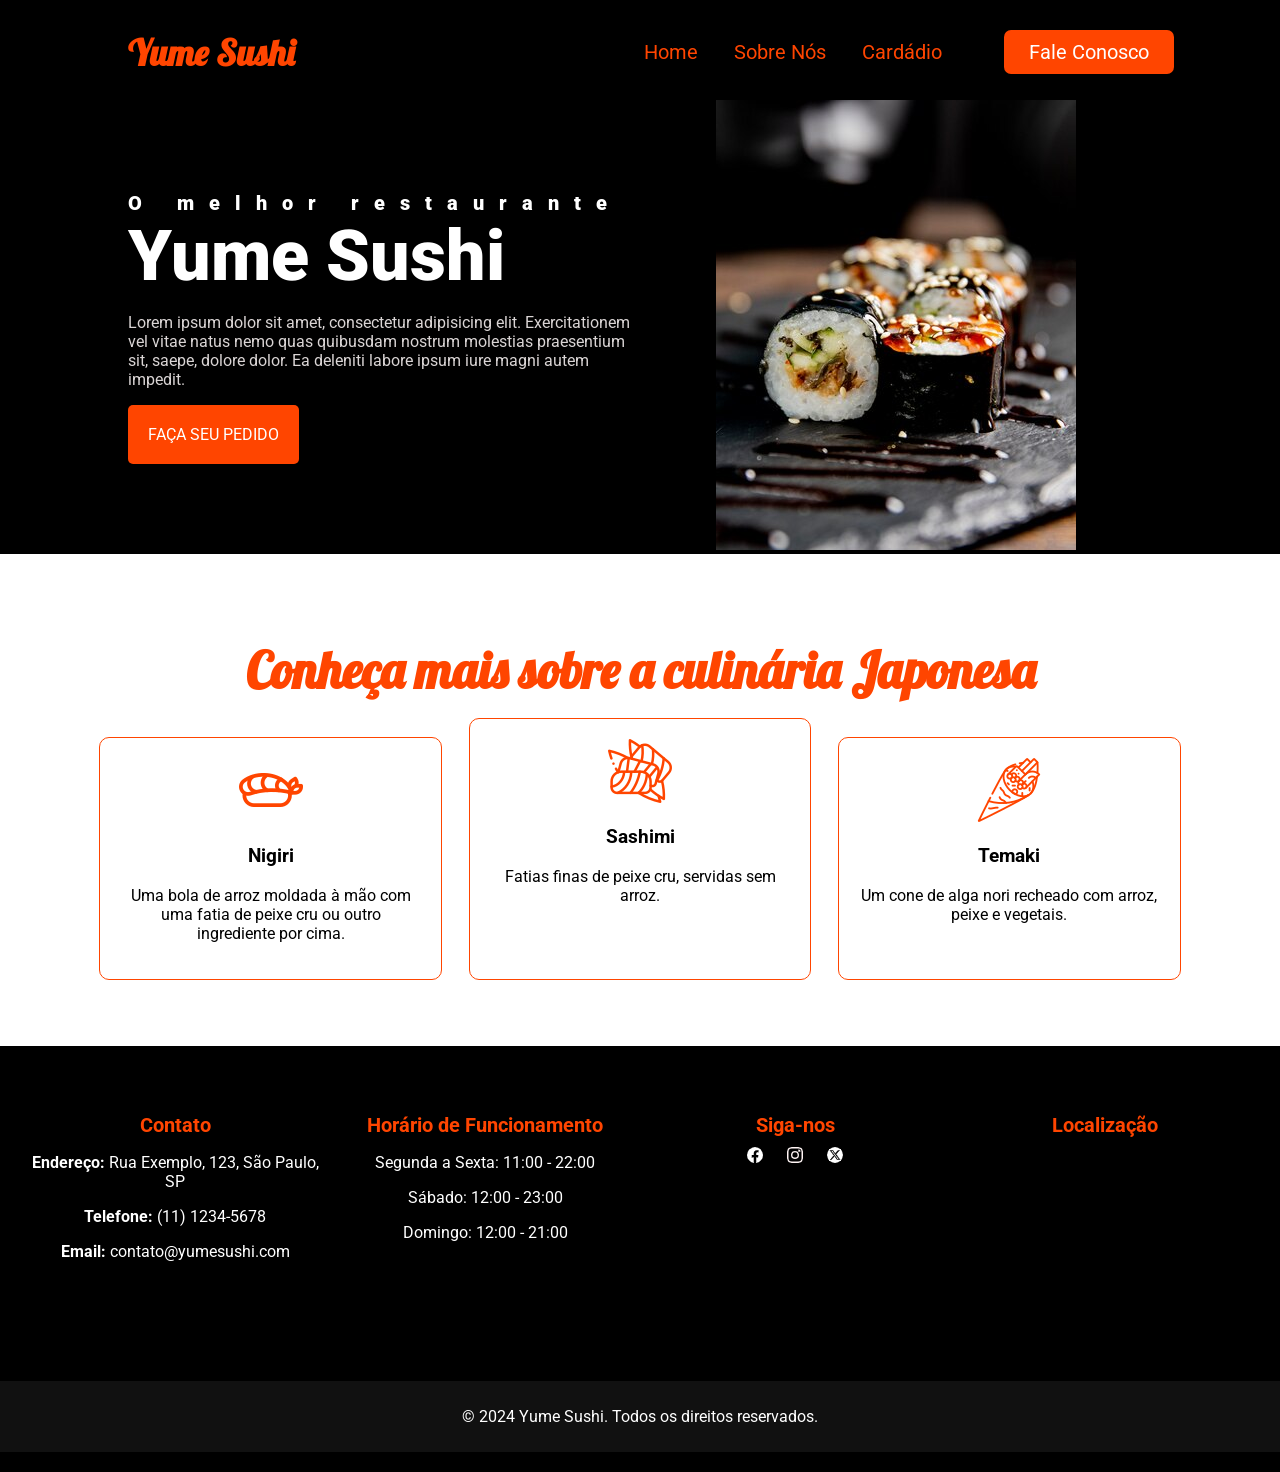
==== index.html @ a81bedb5 "Move o site para a raiz e adiciona README Tira os arquivos da pasta yumi-main para a raiz (permite u" ====
<!DOCTYPE html>
<html lang="pt-br">
<head>
    
    <meta charset="UTF-8">
    <meta name="viewport" content="width=device-width, initial-scale=1.0">
    <link rel="stylesheet" href="style.css">    
    <title>Yume Sushi</title>
</head>
<body>
    <nav class="navbar">
        <div class="logo">
            <h1>Yume Sushi</h1>
        </div>
        <div class="menu">
            <a href="index.html">Home</a>
            <a href="sobre-nos.html">Sobre Nós</a>
            <a href="cardapio.html">Cardádio</a>
            <a id="botao" href="fale-conosco.html">Fale Conosco</a>
        </div>
    </nav>
    <header>
        <div class="linha-cabecalho">
            <h2 style="letter-spacing: 15px;">O melhor restaurante</h2>
            <h2 style="font-size: 70px;">Yume Sushi</h2>
            <p>Lorem ipsum dolor sit amet, consectetur adipisicing elit. Exercitationem vel vitae natus nemo quas quibusdam nostrum molestias praesentium sit, saepe, dolore dolor. Ea deleniti labore ipsum iure magni autem impedit.</p>
            <a href="cardapio.html" class="botao-contato">Faça seu pedido</a>
        </div>
        <div class="imgcabecalho">
            <img style="max-width: 100%;" src="img/sushi-capa.jpg">
        </div>
    </header>
    <div class="info">
        <h2>Conheça mais sobre a culinária Japonesa</h2>
        <div class="culinaria">
            <div class="card">
                <img src="img/nigiri.png" >
                <div class="card-text">
                    <h3>Nigiri</h3>
                    <p>Uma bola de arroz moldada à mão com uma fatia de peixe cru ou outro ingrediente por cima.</p>
                </div>  
                <div class="texto-oculto">
                    <p>O nigiri é um tipo de sushi composto por uma pequena porção de arroz moldado à mão com uma fatia de peixe cru ou frutos do mar por cima. É frequentemente servido com um toque de wasabi entre o arroz e o peixe. O nigiri destaca-se pela sua simplicidade e frescor, valorizando a qualidade dos ingredientes.</p>
                </div>   
            </div>
            <div class="card">
                <img src="img/sashimi.png" alt="">
                <div class="card-text">
                    <h3>Sashimi</h3> 
                    <p>Fatias finas de peixe cru, servidas sem arroz.<br><br><br></p> 
                </div>
                <div class="texto-oculto">
                    <p>O sashimi consiste em fatias finas de peixe cru, servidas sem arroz, destacando a pureza e frescor dos ingredientes. É frequentemente acompanhado de molho de soja, wasabi e gengibre em conserva. O sashimi é apreciado pela sua simplicidade e sabor delicado.<br><br><br></p> 
                </div>       
            </div>
            <div class="card">
                <img src="img/temaki.png" alt="">
                <div class="card-text">
                    <h3>Temaki</h3>
                    <p>Um cone de alga nori recheado com arroz, peixe e vegetais.<br><br></p>
                </div> 
                <div class="texto-oculto">
                    <p>O temaki é um tipo de sushi em formato de cone, feito com uma folha de alga nori preenchida com arroz, peixe cru, frutos do mar e vegetais. É geralmente comido com as mãos, oferecendo uma experiência prática e saborosa. O temaki é conhecido por sua apresentação única e variedade de recheios, tornando-o popular entre os amantes de sushi<br><br></p>
                </div>    
            </div>
        </div>
    </div>
    <footer>
        <div class="footer-content">            
            <div class="footer-section contact">
                <h2>Contato</h2>
                <p><strong>Endereço:</strong> Rua Exemplo, 123, São Paulo, SP</p>
                <p><strong>Telefone:</strong> (11) 1234-5678</p>
                <p><strong>Email:</strong> contato@yumesushi.com</p>
            </div>
            <div class="footer-section hours">
                <h2>Horário de Funcionamento</h2>
                <p>Segunda a Sexta: 11:00 - 22:00</p>
                <p>Sábado: 12:00 - 23:00</p>
                <p>Domingo: 12:00 - 21:00</p>
            </div>
            <div class="footer-section social">
                <h2>Siga-nos</h2>
                <a href="#"><img src="img/footer/facebook.png" alt="Facebook"></a>
                <a href="#"><img src="img/footer/instagram.png" alt="Instagram"></a>
                <a href="#"><img src="img/footer/twitter.png" alt="Twitter"></a>
            </div>
            <div class="footer-section map">
                <h2>Localização</h2>
                <iframe src="https://www.google.com/maps/embed?pb=!1m18!1m12!1m3!1d111483.90318853714!2d-51.34359598159793!3d-29.168444713106197!2m3!1f0!2f0!3f0!3m2!1i1024!2i768!4f13.1!3m3!1m2!1s0x951ea3200efac6ed%3A0x7cd369232232c419!2sSenac%20Caxias%20do%20Sul!5e0!3m2!1spt-BR!2sbr!4v1722380910315!5m2!1spt-BR!2sbr" width="300" height="200" style="border:0;" allowfullscreen="" loading="lazy" referrerpolicy="no-referrer-when-downgrade"></iframe>
            </div>
        </div>
        <div class="footer-bottom">
            <p>&copy; 2024 Yume Sushi. Todos os direitos reservados.</p>
        </div>
    </footer>  
</body>
</html>
---- style.css ----
@import url('https://fonts.googleapis.com/css2?family=Lobster&family=Playwrite+DK+Loopet:wght@100..400&display=swap');
@import url('https://fonts.googleapis.com/css2?family=Lobster&family=Playwrite+DK+Loopet:wght@100..400&family=Roboto:ital,wght@0,100;0,300;0,400;0,500;0,700;0,900;1,100;1,300;1,400;1,500;1,700;1,900&display=swap');
@import url('https://fonts.googleapis.com/css2?family=Noto+Sans+JP:wght@100..900&family=Noto+Serif+JP:wght@200..900&display=swap');
*{
    box-sizing: border-box;
}

body{
    margin: 0;
    font-family: "Roboto", sans-serif;   
}
.navbar{
    display: flex;
    flex-flow: row wrap;
    height: 100px;
    justify-content: center;
    align-items: center;
    background:black;
    position: fixed;
    width: 100%

}
.logo{
    flex: 20%;    
    text-align: left;
    font-family: "Lobster", sans-serif;
    color: 	#FF4500;
    font-size: 24px;
    margin-left:10%;
}
.menu{
    flex:70%;
    text-align: right;
    padding: 20px;
}
.menu a{
    color: 	#FF4500;
    text-decoration: none;
    font-size: 20px;
    padding: 20px 16px;
}
.menu a:hover{
    color: white;
    border-top: 4px solid white;
}
#botao{
    background: #FF4500;
    padding: 10px 25px;
    color: white;
    border-radius: 7px;
    margin-right: 10%;
    margin-left: 5%;
}
#botao:hover{
    border: none;
    background-color: white;
    color: #FF4500;
} 
header{
    display: flex;
    flex-flow: row wrap;
    height: auto;
    background: black;
    justify-content: center;
    align-items: center;
    padding-top: 100px;
}
.linha-cabecalho{
    flex: 40%;
    margin-left: 10%;
    /* border: 2px solid black; */
}
.imgcabecalho{
    margin-right: 10%;
    flex: 40%;
    /* border: 2px solid black; */
    text-align: center;
}
.linha-cabecalho h2{
    font-weight: 900;
    font-size: 20px;
    color:white;
    padding: 0;
    margin: 0;
}
.linha-cabecalho p{
    color: rgb(218, 213, 213);
    text-align: left;
}
.botao-contato{
    background-color: #FF4500;
    padding: 20px;
    color: white;
    text-transform: uppercase;
    border-radius: 5px;
    text-decoration: none;

    display: inline-block;
}
.botao-contato:hover{
   background: white;
   color: #FF4500; 
}
.info{
   margin-top: 80px;
   /* border: 1px solid black; */
   margin-left: 5%;
   margin-right: 5%; 
   /* height: 400px; */
   text-align: center;
   padding: 5px;
   /* width: 90%; */

   display: inline-block;
}
.info h2{
    width: 100%;
    font-size: 50px;
    margin: 0;
    font-family: "Lobster", sans-serif;
    font-weight: bold;
    color: #FF4500;
}
.culinaria{
    display: inline-block;
    margin-top: 5px;
}
.card{
    display: inline-block;
    width: 30%;
    padding: 20px;
    margin: 1%;
    border: 1px solid #FF4500;
    border-radius: 10px;
    cursor: pointer;
}
.card:hover{
    background: #FF4500;
    color: white;
    padding: 40px;
}
.card:hover img{
    display:none;
}
.texto-oculto{
 display: none;
}   
.card:hover .card-text{
    display: none;
}
.card:hover .texto-oculto{
    display: block;
}
footer {
    background-color: #000000;
    color: #ffffff;
    text-align: center;
    padding: 20px 0;
    margin-top: 50px;
}

.footer-content {
    display: flex;
    flex-wrap: wrap;
    justify-content: space-around;
    padding: 20px;
}

.footer-section {
    flex: 1;
    margin: 10px;
    min-width: 200px;
}

.footer-section h2 {
    font-size: 20px;
    color: #FF4500;
    margin-bottom: 10px;
}

.footer-section p, .footer-section a {
    color: #ffffff;
    text-decoration: none;
    font-size: 16px;
}

.footer-section a img {
    /* width: 30px;
    height: 30px; */
    margin: 0 10px;
}

.footer-bottom {
    background-color: #111;
    color: #ffffff;
    padding: 10px 0;
    text-align: center;
}

@media (max-width: 600px) {
    h1 {
        font-size: 2em;
    }

    h2 {
        font-size: 2em;
    }

    p {
        font-size: 1em;
    }

    img {
        width: 100%;
        height: auto;
    }

    .footer-section {
        flex: 100%;
        margin-bottom: 20px;
    }

    .footer-content {
        flex-direction: column;
        align-items: center;
    }
}
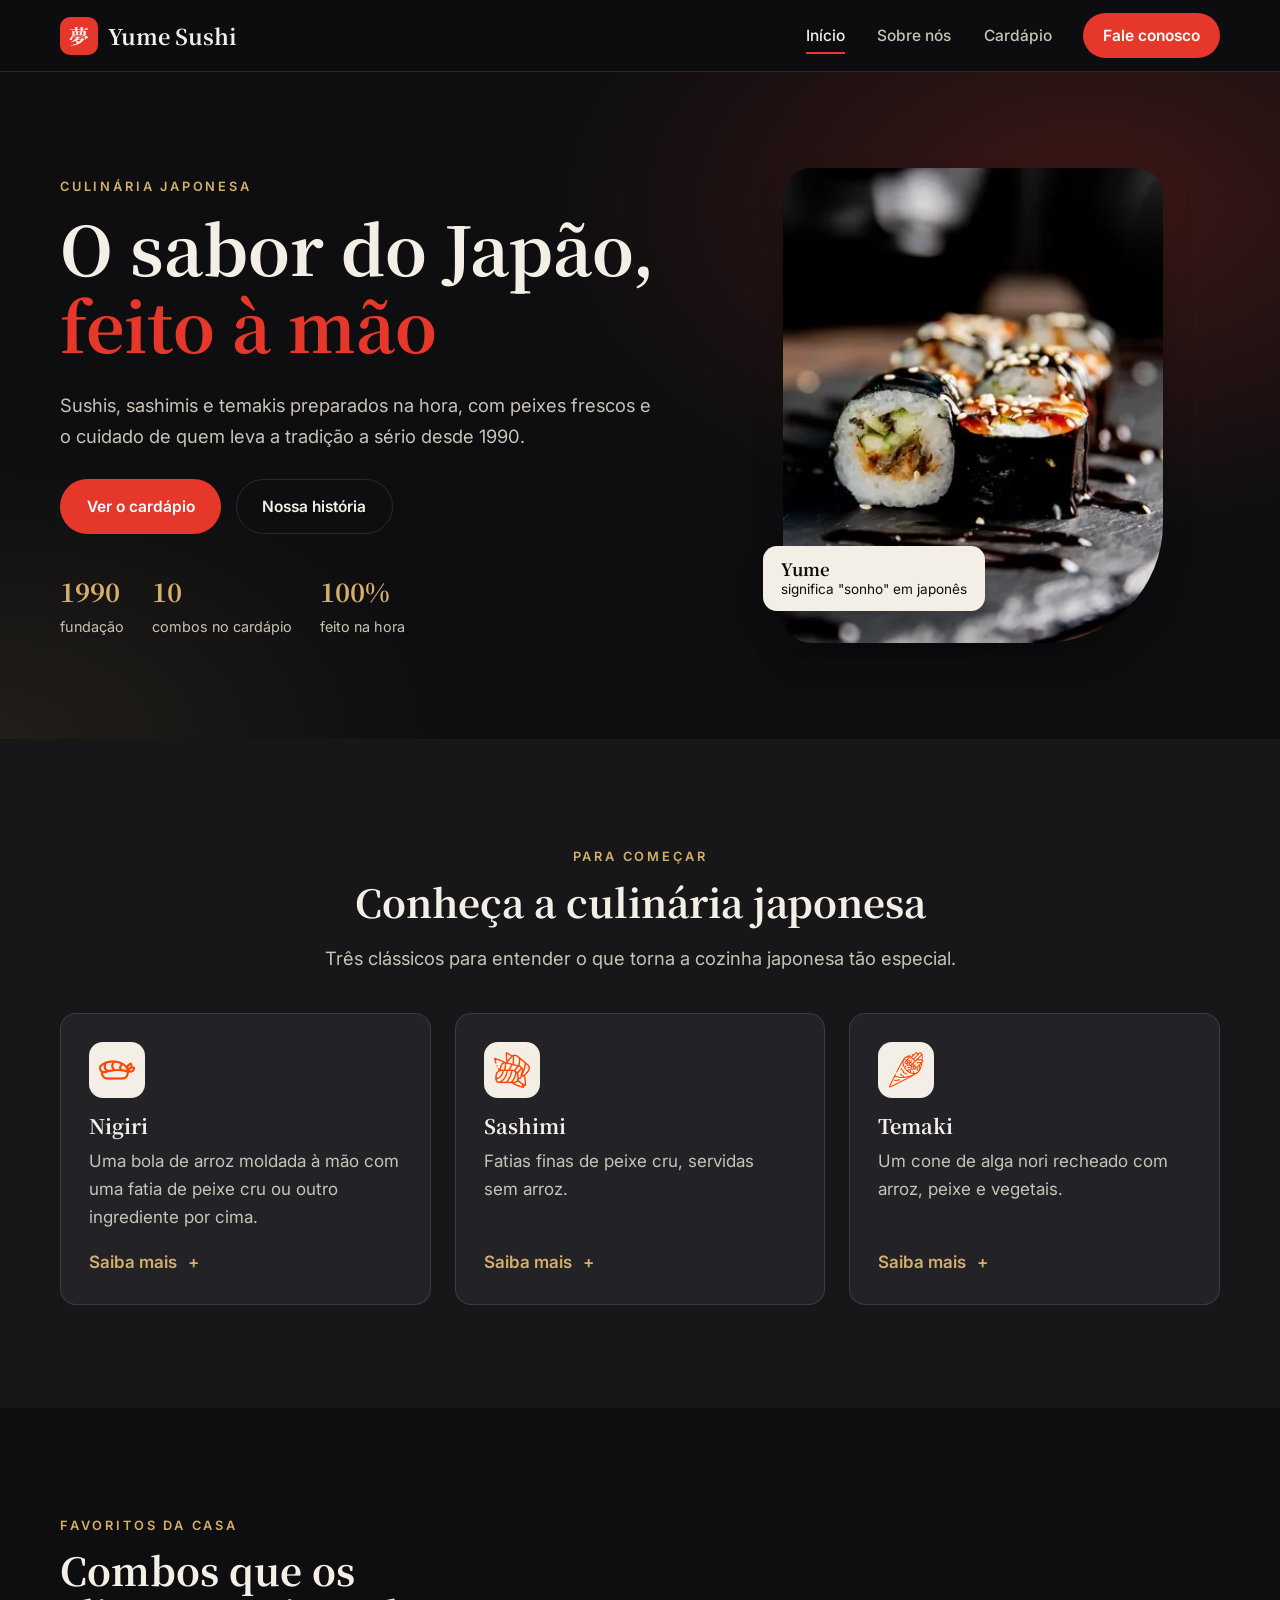
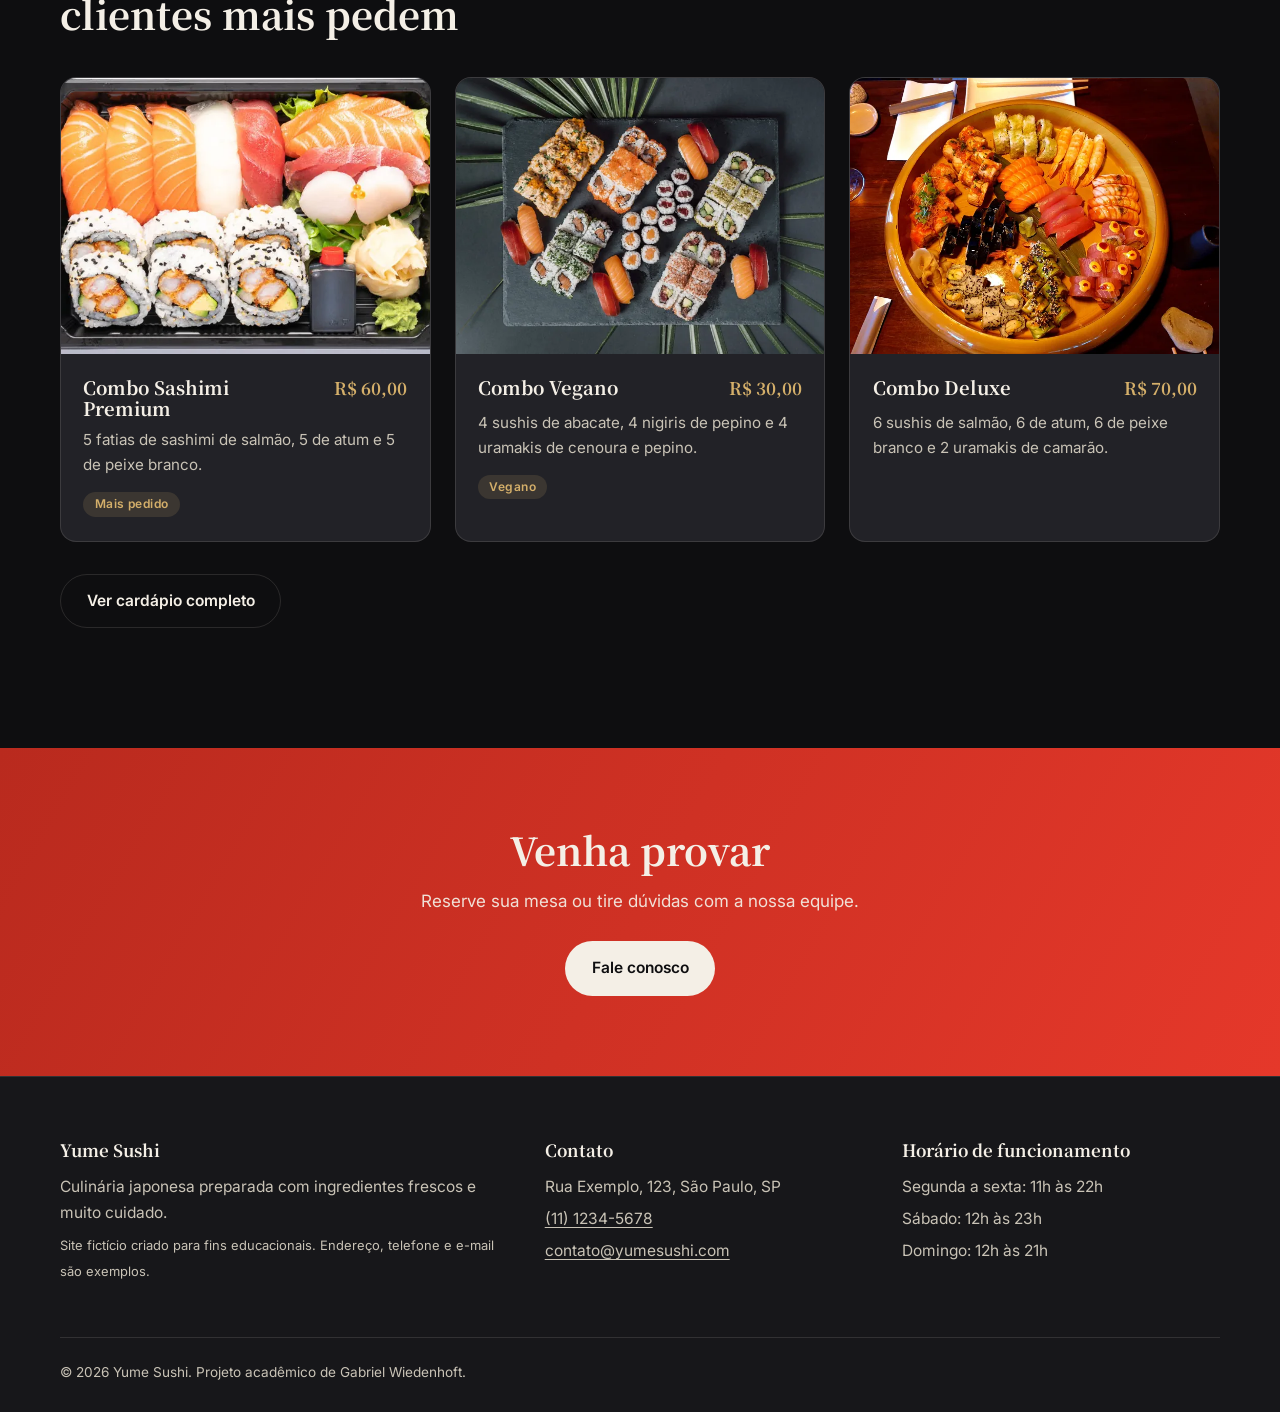
==== commit 06440dbd: "Redesenha o site: responsivo, acessivel e otimizado - Novo layout dark com HTML semantico e CSS unic" ====
--- a/index.html
+++ b/index.html
@@ -1,98 +1,173 @@
-<!DOCTYPE html>
-<html lang="pt-br">
-<head>
-    
-    <meta charset="UTF-8">
-    <meta name="viewport" content="width=device-width, initial-scale=1.0">
-    <link rel="stylesheet" href="style.css">    
-    <title>Yume Sushi</title>
-</head>
-<body>
-    <nav class="navbar">
-        <div class="logo">
-            <h1>Yume Sushi</h1>
-        </div>
-        <div class="menu">
-            <a href="index.html">Home</a>
-            <a href="sobre-nos.html">Sobre Nós</a>
-            <a href="cardapio.html">Cardádio</a>
-            <a id="botao" href="fale-conosco.html">Fale Conosco</a>
-        </div>
-    </nav>
-    <header>
-        <div class="linha-cabecalho">
-            <h2 style="letter-spacing: 15px;">O melhor restaurante</h2>
-            <h2 style="font-size: 70px;">Yume Sushi</h2>
-            <p>Lorem ipsum dolor sit amet, consectetur adipisicing elit. Exercitationem vel vitae natus nemo quas quibusdam nostrum molestias praesentium sit, saepe, dolore dolor. Ea deleniti labore ipsum iure magni autem impedit.</p>
-            <a href="cardapio.html" class="botao-contato">Faça seu pedido</a>
-        </div>
-        <div class="imgcabecalho">
-            <img style="max-width: 100%;" src="img/sushi-capa.jpg">
-        </div>
-    </header>
-    <div class="info">
-        <h2>Conheça mais sobre a culinária Japonesa</h2>
-        <div class="culinaria">
-            <div class="card">
-                <img src="img/nigiri.png" >
-                <div class="card-text">
-                    <h3>Nigiri</h3>
-                    <p>Uma bola de arroz moldada à mão com uma fatia de peixe cru ou outro ingrediente por cima.</p>
-                </div>  
-                <div class="texto-oculto">
-                    <p>O nigiri é um tipo de sushi composto por uma pequena porção de arroz moldado à mão com uma fatia de peixe cru ou frutos do mar por cima. É frequentemente servido com um toque de wasabi entre o arroz e o peixe. O nigiri destaca-se pela sua simplicidade e frescor, valorizando a qualidade dos ingredientes.</p>
-                </div>   
-            </div>
-            <div class="card">
-                <img src="img/sashimi.png" alt="">
-                <div class="card-text">
-                    <h3>Sashimi</h3> 
-                    <p>Fatias finas de peixe cru, servidas sem arroz.<br><br><br></p> 
-                </div>
-                <div class="texto-oculto">
-                    <p>O sashimi consiste em fatias finas de peixe cru, servidas sem arroz, destacando a pureza e frescor dos ingredientes. É frequentemente acompanhado de molho de soja, wasabi e gengibre em conserva. O sashimi é apreciado pela sua simplicidade e sabor delicado.<br><br><br></p> 
-                </div>       
-            </div>
-            <div class="card">
-                <img src="img/temaki.png" alt="">
-                <div class="card-text">
-                    <h3>Temaki</h3>
-                    <p>Um cone de alga nori recheado com arroz, peixe e vegetais.<br><br></p>
-                </div> 
-                <div class="texto-oculto">
-                    <p>O temaki é um tipo de sushi em formato de cone, feito com uma folha de alga nori preenchida com arroz, peixe cru, frutos do mar e vegetais. É geralmente comido com as mãos, oferecendo uma experiência prática e saborosa. O temaki é conhecido por sua apresentação única e variedade de recheios, tornando-o popular entre os amantes de sushi<br><br></p>
-                </div>    
-            </div>
-        </div>
-    </div>
-    <footer>
-        <div class="footer-content">            
-            <div class="footer-section contact">
-                <h2>Contato</h2>
-                <p><strong>Endereço:</strong> Rua Exemplo, 123, São Paulo, SP</p>
-                <p><strong>Telefone:</strong> (11) 1234-5678</p>
-                <p><strong>Email:</strong> contato@yumesushi.com</p>
-            </div>
-            <div class="footer-section hours">
-                <h2>Horário de Funcionamento</h2>
-                <p>Segunda a Sexta: 11:00 - 22:00</p>
-                <p>Sábado: 12:00 - 23:00</p>
-                <p>Domingo: 12:00 - 21:00</p>
-            </div>
-            <div class="footer-section social">
-                <h2>Siga-nos</h2>
-                <a href="#"><img src="img/footer/facebook.png" alt="Facebook"></a>
-                <a href="#"><img src="img/footer/instagram.png" alt="Instagram"></a>
-                <a href="#"><img src="img/footer/twitter.png" alt="Twitter"></a>
-            </div>
-            <div class="footer-section map">
-                <h2>Localização</h2>
-                <iframe src="https://www.google.com/maps/embed?pb=!1m18!1m12!1m3!1d111483.90318853714!2d-51.34359598159793!3d-29.168444713106197!2m3!1f0!2f0!3f0!3m2!1i1024!2i768!4f13.1!3m3!1m2!1s0x951ea3200efac6ed%3A0x7cd369232232c419!2sSenac%20Caxias%20do%20Sul!5e0!3m2!1spt-BR!2sbr!4v1722380910315!5m2!1spt-BR!2sbr" width="300" height="200" style="border:0;" allowfullscreen="" loading="lazy" referrerpolicy="no-referrer-when-downgrade"></iframe>
-            </div>
-        </div>
-        <div class="footer-bottom">
-            <p>&copy; 2024 Yume Sushi. Todos os direitos reservados.</p>
-        </div>
-    </footer>  
-</body>
-</html>+<!DOCTYPE html>
+<html lang="pt-BR">
+<head>
+    <meta charset="UTF-8">
+    <meta name="viewport" content="width=device-width, initial-scale=1.0">
+    <title>Yume Sushi | Culinária japonesa com ingredientes frescos</title>
+    <meta name="description" content="Yume Sushi: sushis, sashimis, temakis e combos preparados na hora, com ingredientes frescos e tradição japonesa.">
+    <meta name="theme-color" content="#0e0e10">
+    <link rel="canonical" href="https://gabrielmachado01gg.github.io/Site_web/">
+    <meta property="og:type" content="website">
+    <meta property="og:locale" content="pt_BR">
+    <meta property="og:title" content="Yume Sushi | Culinária japonesa com ingredientes frescos">
+    <meta property="og:description" content="Yume Sushi: sushis, sashimis, temakis e combos preparados na hora, com ingredientes frescos e tradição japonesa.">
+    <meta property="og:image" content="https://gabrielmachado01gg.github.io/Site_web/assets/img/sashimi.webp">
+    <link rel="icon" href="assets/img/favicon.svg" type="image/svg+xml">
+    <link rel="preconnect" href="https://fonts.googleapis.com">
+    <link rel="preconnect" href="https://fonts.gstatic.com" crossorigin>
+    <link rel="stylesheet" href="https://fonts.googleapis.com/css2?family=Inter:wght@400;500;600&family=Noto+Serif+JP:wght@700&display=swap">
+    <link rel="stylesheet" href="assets/css/styles.css">
+</head>
+<body>
+    <a class="pular-conteudo" href="#conteudo">Pular para o conteúdo</a>
+    <header class="nav">
+        <div class="container nav__interno">
+            <a class="marca" href="index.html" aria-label="Yume Sushi, página inicial">
+                <span class="marca__kanji" aria-hidden="true">夢</span>
+                Yume Sushi
+            </a>
+            <button class="nav__toggle" type="button" aria-expanded="false" aria-controls="menu-principal" aria-label="Abrir menu"><span></span></button>
+            <nav aria-label="Principal">
+                <ul class="nav__lista" id="menu-principal">
+                    <li><a class="nav__link" href="index.html" aria-current="page">Início</a></li>
+                    <li><a class="nav__link" href="sobre-nos.html">Sobre nós</a></li>
+                    <li><a class="nav__link" href="cardapio.html">Cardápio</a></li>
+                    <li><a class="botao nav__cta" href="fale-conosco.html">Fale conosco</a></li>
+                </ul>
+            </nav>
+        </div>
+    </header>
+
+    <main id="conteudo">
+        <section class="hero">
+            <div class="container hero__grade">
+                <div class="hero__texto">
+                    <span class="sobretitulo">Culinária japonesa</span>
+                    <h1>O sabor do Japão, <em>feito à mão</em></h1>
+                    <p class="lead">Sushis, sashimis e temakis preparados na hora, com peixes frescos e o cuidado de quem leva a tradição a sério desde 1990.</p>
+                    <div class="hero__acoes">
+                        <a class="botao" href="cardapio.html">Ver o cardápio</a>
+                        <a class="botao botao--contorno" href="sobre-nos.html">Nossa história</a>
+                    </div>
+                    <ul class="hero__destaques">
+                        <li><strong>1990</strong><span>fundação</span></li>
+                        <li><strong>10</strong><span>combos no cardápio</span></li>
+                        <li><strong>100%</strong><span>feito na hora</span></li>
+                    </ul>
+                </div>
+                <div class="hero__visual">
+                    <img src="assets/img/hero.webp" alt="Rolls de sushi cobertos com gergelim sobre uma tábua escura" width="360" height="450">
+                    <div class="hero__selo"><strong>Yume</strong>significa "sonho" em japonês</div>
+                </div>
+            </div>
+        </section>
+
+        <section class="secao secao--alt" aria-labelledby="titulo-culinaria">
+            <div class="container">
+                <div class="secao__cabecalho secao__cabecalho--centro revelar">
+                    <span class="sobretitulo">Para começar</span>
+                    <h2 id="titulo-culinaria">Conheça a culinária japonesa</h2>
+                    <p class="lead">Três clássicos para entender o que torna a cozinha japonesa tão especial.</p>
+                </div>
+                <div class="grade-3">
+                <article class="cartao revelar">
+                    <img class="cartao__icone" src="assets/img/icone-nigiri.png" alt="" width="56" height="56">
+                    <h3>Nigiri</h3>
+                    <p>Uma bola de arroz moldada à mão com uma fatia de peixe cru ou outro ingrediente por cima.</p>
+                    <div class="detalhes">
+                        <button class="detalhes__botao" type="button" aria-expanded="false" aria-controls="det-nigiri">Saiba mais</button>
+                        <div class="detalhes__corpo" id="det-nigiri"><div><p>O nigiri é um tipo de sushi composto por uma pequena porção de arroz moldado à mão com uma fatia de peixe cru ou frutos do mar por cima. Costuma levar um toque de wasabi entre o arroz e o peixe. Destaca-se pela simplicidade e pelo frescor, valorizando a qualidade dos ingredientes.</p></div></div>
+                    </div>
+                </article>
+                <article class="cartao revelar">
+                    <img class="cartao__icone" src="assets/img/icone-sashimi.png" alt="" width="56" height="56">
+                    <h3>Sashimi</h3>
+                    <p>Fatias finas de peixe cru, servidas sem arroz.</p>
+                    <div class="detalhes">
+                        <button class="detalhes__botao" type="button" aria-expanded="false" aria-controls="det-sashimi">Saiba mais</button>
+                        <div class="detalhes__corpo" id="det-sashimi"><div><p>O sashimi são fatias finas de peixe cru, servidas sem arroz, que destacam a pureza e o frescor dos ingredientes. Costuma ser acompanhado de molho de soja, wasabi e gengibre em conserva, e é apreciado pelo sabor delicado.</p></div></div>
+                    </div>
+                </article>
+                <article class="cartao revelar">
+                    <img class="cartao__icone" src="assets/img/icone-temaki.png" alt="" width="56" height="56">
+                    <h3>Temaki</h3>
+                    <p>Um cone de alga nori recheado com arroz, peixe e vegetais.</p>
+                    <div class="detalhes">
+                        <button class="detalhes__botao" type="button" aria-expanded="false" aria-controls="det-temaki">Saiba mais</button>
+                        <div class="detalhes__corpo" id="det-temaki"><div><p>O temaki é um sushi em formato de cone, feito com uma folha de alga nori recheada com arroz, peixe cru, frutos do mar e vegetais. É comido com as mãos, o que o torna prático e divertido, e tem grande variedade de recheios.</p></div></div>
+                    </div>
+                </article>
+                </div>
+            </div>
+        </section>
+
+        <section class="secao" aria-labelledby="titulo-favoritos">
+            <div class="container">
+                <div class="secao__cabecalho revelar">
+                    <span class="sobretitulo">Favoritos da casa</span>
+                    <h2 id="titulo-favoritos">Combos que os clientes mais pedem</h2>
+                </div>
+                <ul class="cardapio">
+            <li class="prato revelar" data-categoria="sushi">
+                <div class="prato__foto"><img src="assets/img/menu/combo-02.webp" alt="Caixa com uramakis empanados, sashimis de salmão e nigiris" loading="lazy" width="720" height="480"></div>
+                <div class="prato__corpo">
+                    <div class="prato__topo"><h3>Combo Sashimi Premium</h3><span class="prato__preco">R$&nbsp;60,00</span></div>
+                    <p>5 fatias de sashimi de salmão, 5 de atum e 5 de peixe branco.</p>
+                    <span class="prato__etiqueta">Mais pedido</span>
+                </div>
+            </li>
+            <li class="prato revelar" data-categoria="vegano">
+                <div class="prato__foto"><img src="assets/img/menu/combo-05.webp" alt="Tábua de ardósia com uramakis, hossomakis e nigiris" loading="lazy" width="720" height="480"></div>
+                <div class="prato__corpo">
+                    <div class="prato__topo"><h3>Combo Vegano</h3><span class="prato__preco">R$&nbsp;30,00</span></div>
+                    <p>4 sushis de abacate, 4 nigiris de pepino e 4 uramakis de cenoura e pepino.</p>
+                    <span class="prato__etiqueta">Vegano</span>
+                </div>
+            </li>
+            <li class="prato revelar" data-categoria="sushi">
+                <div class="prato__foto"><img src="assets/img/menu/combo-08.webp" alt="Travessa redonda com hot rolls, sashimis e sushis variados" loading="lazy" width="720" height="480"></div>
+                <div class="prato__corpo">
+                    <div class="prato__topo"><h3>Combo Deluxe</h3><span class="prato__preco">R$&nbsp;70,00</span></div>
+                    <p>6 sushis de salmão, 6 de atum, 6 de peixe branco e 2 uramakis de camarão.</p>
+                </div>
+            </li>
+                </ul>
+                <p style="margin-top:2rem"><a class="botao botao--contorno" href="cardapio.html">Ver cardápio completo</a></p>
+            </div>
+        </section>
+
+        <section class="chamada" aria-labelledby="titulo-chamada">
+            <div class="container revelar">
+                <h2 id="titulo-chamada">Venha provar</h2>
+                <p>Reserve sua mesa ou tire dúvidas com a nossa equipe.</p>
+                <a class="botao" href="fale-conosco.html">Fale conosco</a>
+            </div>
+        </section>
+    </main>
+    <footer class="rodape">
+        <div class="container rodape__grade">
+            <div>
+                <h2>Yume Sushi</h2>
+                <p>Culinária japonesa preparada com ingredientes frescos e muito cuidado.</p>
+                <p><small>Site fictício criado para fins educacionais. Endereço, telefone e e-mail são exemplos.</small></p>
+            </div>
+            <div>
+                <h2>Contato</h2>
+                <p>Rua Exemplo, 123, São Paulo, SP</p>
+                <p><a href="tel:+551112345678">(11) 1234-5678</a></p>
+                <p><a href="mailto:contato@yumesushi.com">contato@yumesushi.com</a></p>
+            </div>
+            <div>
+                <h2>Horário de funcionamento</h2>
+                <p>Segunda a sexta: 11h às 22h</p>
+                <p>Sábado: 12h às 23h</p>
+                <p>Domingo: 12h às 21h</p>
+            </div>
+        </div>
+        <div class="container rodape__base">
+            <p>&copy; 2026 Yume Sushi. Projeto acadêmico de Gabriel Wiedenhoft.</p>
+        </div>
+    </footer>
+    <script src="assets/js/main.js" defer></script>
+</body>
+</html>
--- a/assets/css/styles.css
+++ b/assets/css/styles.css
@@ -0,0 +1,684 @@
+/* ==========================================================================
+   Yume Sushi — estilos compartilhados
+   Organização: tokens > base > layout > componentes > páginas > utilitários
+   ========================================================================== */
+
+/* ---------- Tokens ---------- */
+:root {
+  --tinta: #0e0e10;
+  --tinta-2: #17171a;
+  --tinta-3: #222227;
+  --linha: rgba(244, 239, 230, 0.12);
+  --creme: #f4efe6;
+  --creme-suave: #c9c3b6;
+  --vermelho: #e5382a;
+  --vermelho-escuro: #b92a1e;
+  --dourado: #d4af6a;
+
+  --fonte-titulo: "Noto Serif JP", "Hiragino Mincho ProN", Georgia, serif;
+  --fonte-texto: "Inter", system-ui, -apple-system, "Segoe UI", Roboto, sans-serif;
+
+  --raio: 16px;
+  --sombra: 0 18px 40px -18px rgba(0, 0, 0, 0.7);
+  --largura: 1160px;
+  --altura-nav: 72px;
+  --transicao: 220ms cubic-bezier(0.2, 0.7, 0.2, 1);
+}
+
+/* ---------- Base ---------- */
+*,
+*::before,
+*::after {
+  box-sizing: border-box;
+}
+
+html {
+  scroll-behavior: smooth;
+  scroll-padding-top: calc(var(--altura-nav) + 16px);
+  -webkit-text-size-adjust: 100%;
+}
+
+body {
+  margin: 0;
+  background: var(--tinta);
+  color: var(--creme);
+  font-family: var(--fonte-texto);
+  font-size: 1.0625rem;
+  line-height: 1.65;
+  -webkit-font-smoothing: antialiased;
+}
+
+img {
+  display: block;
+  max-width: 100%;
+  height: auto;
+}
+
+a {
+  color: inherit;
+}
+
+h1,
+h2,
+h3 {
+  margin: 0 0 0.5em;
+  font-family: var(--fonte-titulo);
+  font-weight: 700;
+  line-height: 1.15;
+  text-wrap: balance;
+}
+
+h1 { font-size: clamp(2.4rem, 5.5vw, 4.2rem); }
+h2 { font-size: clamp(1.7rem, 3.4vw, 2.4rem); }
+h3 { font-size: 1.25rem; }
+
+p { margin: 0 0 1em; text-wrap: pretty; }
+
+:focus-visible {
+  outline: 3px solid var(--dourado);
+  outline-offset: 3px;
+  border-radius: 6px;
+}
+
+.pular-conteudo {
+  position: absolute;
+  left: 12px;
+  top: -60px;
+  z-index: 100;
+  padding: 10px 16px;
+  background: var(--creme);
+  color: var(--tinta);
+  border-radius: 8px;
+  font-weight: 600;
+  text-decoration: none;
+  transition: top var(--transicao);
+}
+.pular-conteudo:focus { top: 12px; }
+
+.so-leitor-de-tela {
+  position: absolute;
+  width: 1px;
+  height: 1px;
+  overflow: hidden;
+  clip: rect(0 0 0 0);
+  white-space: nowrap;
+}
+
+/* ---------- Layout ---------- */
+.container {
+  width: min(100% - 2.5rem, var(--largura));
+  margin-inline: auto;
+}
+
+.secao { padding-block: clamp(3.5rem, 8vw, 6.5rem); }
+.secao--alt { background: var(--tinta-2); }
+
+.secao__cabecalho {
+  max-width: 640px;
+  margin-bottom: 2.5rem;
+}
+.secao__cabecalho--centro { margin-inline: auto; text-align: center; }
+
+.sobretitulo {
+  display: inline-block;
+  margin-bottom: 0.75rem;
+  color: var(--dourado);
+  font-size: 0.8rem;
+  font-weight: 600;
+  letter-spacing: 0.22em;
+  text-transform: uppercase;
+}
+
+.lead { color: var(--creme-suave); font-size: 1.15rem; }
+
+/* ---------- Navegação ---------- */
+.nav {
+  position: sticky;
+  top: 0;
+  z-index: 50;
+  height: var(--altura-nav);
+  background: rgba(14, 14, 16, 0.82);
+  backdrop-filter: blur(14px);
+  -webkit-backdrop-filter: blur(14px);
+  border-bottom: 1px solid var(--linha);
+}
+
+.nav__interno {
+  display: flex;
+  align-items: center;
+  justify-content: space-between;
+  height: 100%;
+}
+
+.marca {
+  display: inline-flex;
+  align-items: center;
+  gap: 0.6rem;
+  font-family: var(--fonte-titulo);
+  font-size: 1.35rem;
+  font-weight: 700;
+  text-decoration: none;
+}
+.marca__kanji {
+  display: grid;
+  place-items: center;
+  width: 38px;
+  height: 38px;
+  background: var(--vermelho);
+  border-radius: 10px;
+  font-size: 1.25rem;
+  line-height: 1;
+}
+
+.nav__lista {
+  display: flex;
+  align-items: center;
+  gap: 0.25rem;
+  margin: 0;
+  padding: 0;
+  list-style: none;
+}
+.nav__link {
+  position: relative;
+  display: block;
+  padding: 0.5rem 0.9rem;
+  color: var(--creme-suave);
+  font-size: 0.97rem;
+  font-weight: 500;
+  text-decoration: none;
+  transition: color var(--transicao);
+}
+.nav__link::after {
+  content: "";
+  position: absolute;
+  left: 0.9rem;
+  right: 0.9rem;
+  bottom: 2px;
+  height: 2px;
+  background: var(--vermelho);
+  transform: scaleX(0);
+  transform-origin: left;
+  transition: transform var(--transicao);
+}
+.nav__link:hover,
+.nav__link[aria-current="page"] { color: var(--creme); }
+.nav__link:hover::after,
+.nav__link[aria-current="page"]::after { transform: scaleX(1); }
+
+.nav__toggle {
+  display: none;
+  width: 44px;
+  height: 44px;
+  padding: 0;
+  background: none;
+  border: 1px solid var(--linha);
+  border-radius: 10px;
+  color: var(--creme);
+  cursor: pointer;
+}
+.nav__toggle span,
+.nav__toggle span::before,
+.nav__toggle span::after {
+  display: block;
+  width: 20px;
+  height: 2px;
+  margin: auto;
+  background: currentColor;
+  transition: transform var(--transicao), background var(--transicao);
+}
+.nav__toggle span { position: relative; }
+.nav__toggle span::before,
+.nav__toggle span::after { content: ""; position: absolute; left: 0; }
+.nav__toggle span::before { top: -6px; }
+.nav__toggle span::after { top: 6px; }
+.nav__toggle[aria-expanded="true"] span { background: transparent; }
+.nav__toggle[aria-expanded="true"] span::before { transform: translateY(6px) rotate(45deg); }
+.nav__toggle[aria-expanded="true"] span::after { transform: translateY(-6px) rotate(-45deg); }
+
+/* ---------- Botões ---------- */
+.botao {
+  display: inline-flex;
+  align-items: center;
+  gap: 0.5rem;
+  padding: 0.85rem 1.6rem;
+  border: 1.5px solid transparent;
+  border-radius: 999px;
+  background: var(--vermelho);
+  color: #fff;
+  font: inherit;
+  font-size: 0.97rem;
+  font-weight: 600;
+  text-decoration: none;
+  cursor: pointer;
+  transition: transform var(--transicao), background var(--transicao), border-color var(--transicao);
+}
+.botao:hover { background: var(--vermelho-escuro); transform: translateY(-2px); }
+.botao:active { transform: translateY(0); }
+.botao--contorno {
+  background: transparent;
+  border-color: var(--linha);
+  color: var(--creme);
+}
+.botao--contorno:hover { background: var(--tinta-3); border-color: var(--creme-suave); }
+
+.nav__cta { margin-left: 0.75rem; padding: 0.55rem 1.2rem; }
+
+/* ---------- Hero ---------- */
+.hero {
+  position: relative;
+  overflow: hidden;
+  padding-block: clamp(3rem, 8vw, 6rem);
+  background:
+    radial-gradient(60% 70% at 85% 20%, rgba(229, 56, 42, 0.22), transparent 70%),
+    radial-gradient(50% 60% at 0% 100%, rgba(212, 175, 106, 0.1), transparent 70%),
+    var(--tinta);
+}
+.hero__grade {
+  display: grid;
+  grid-template-columns: 1.1fr 0.9fr;
+  align-items: center;
+  gap: clamp(2rem, 5vw, 4rem);
+}
+.hero__texto h1 { margin-bottom: 0.4em; }
+.hero__texto h1 em {
+  color: var(--vermelho);
+  font-style: normal;
+}
+.hero__acoes { display: flex; flex-wrap: wrap; gap: 0.9rem; margin-top: 1.75rem; }
+
+.hero__destaques {
+  display: flex;
+  flex-wrap: wrap;
+  gap: 1.75rem;
+  margin: 2.25rem 0 0;
+  padding: 0;
+  list-style: none;
+}
+.hero__destaques strong {
+  display: block;
+  font-family: var(--fonte-titulo);
+  font-size: 1.6rem;
+  color: var(--dourado);
+}
+.hero__destaques span { color: var(--creme-suave); font-size: 0.9rem; }
+
+.hero__visual {
+  position: relative;
+  justify-self: center;
+  width: min(100%, 380px);
+}
+.hero__visual::before {
+  content: "夢";
+  position: absolute;
+  top: -0.5rem;
+  right: -0.5rem;
+  z-index: 0;
+  color: rgba(244, 239, 230, 0.07);
+  font-family: var(--fonte-titulo);
+  font-size: clamp(9rem, 20vw, 15rem);
+  line-height: 1;
+  pointer-events: none;
+}
+.hero__visual img {
+  position: relative;
+  z-index: 1;
+  width: 100%;
+  border-radius: 28px 28px 120px 28px;
+  box-shadow: var(--sombra);
+  animation: flutuar 7s ease-in-out infinite;
+}
+.hero__selo {
+  position: absolute;
+  z-index: 2;
+  left: -1.25rem;
+  bottom: 2rem;
+  padding: 0.8rem 1.1rem;
+  background: var(--creme);
+  border-radius: 14px;
+  color: var(--tinta);
+  font-size: 0.85rem;
+  line-height: 1.3;
+  box-shadow: var(--sombra);
+}
+.hero__selo strong { display: block; font-family: var(--fonte-titulo); font-size: 1.05rem; }
+
+@keyframes flutuar {
+  0%, 100% { transform: translateY(0); }
+  50% { transform: translateY(-10px); }
+}
+
+/* ---------- Cartões (culinária) ---------- */
+.grade-3 {
+  display: grid;
+  grid-template-columns: repeat(auto-fit, minmax(260px, 1fr));
+  gap: 1.5rem;
+}
+
+.cartao {
+  display: flex;
+  flex-direction: column;
+  padding: 1.75rem;
+  background: var(--tinta-3);
+  border: 1px solid var(--linha);
+  border-radius: var(--raio);
+  transition: transform var(--transicao), border-color var(--transicao);
+}
+.cartao:hover { transform: translateY(-4px); border-color: rgba(229, 56, 42, 0.5); }
+.cartao__icone {
+  width: 56px;
+  height: 56px;
+  margin-bottom: 1rem;
+  padding: 10px;
+  background: var(--creme);
+  border-radius: 14px;
+  object-fit: contain;
+}
+.cartao p { color: var(--creme-suave); }
+
+.detalhes { margin-top: auto; }
+.detalhes__botao {
+  display: inline-flex;
+  align-items: center;
+  gap: 0.4rem;
+  padding: 0;
+  background: none;
+  border: 0;
+  color: var(--dourado);
+  font: inherit;
+  font-weight: 600;
+  cursor: pointer;
+}
+.detalhes__botao::after {
+  content: "+";
+  display: inline-block;
+  width: 1.2em;
+  text-align: center;
+  transition: transform var(--transicao);
+}
+.detalhes__botao[aria-expanded="true"]::after { content: "–"; }
+.detalhes__corpo {
+  display: grid;
+  grid-template-rows: 0fr;
+  transition: grid-template-rows var(--transicao);
+}
+.detalhes__corpo > div { overflow: hidden; }
+.detalhes__corpo p { margin: 0.9rem 0 0; font-size: 0.97rem; }
+.detalhes__botao[aria-expanded="true"] + .detalhes__corpo { grid-template-rows: 1fr; }
+
+/* ---------- Cardápio ---------- */
+.filtros {
+  display: flex;
+  flex-wrap: wrap;
+  gap: 0.6rem;
+  margin: 0 0 2.5rem;
+  padding: 0;
+  list-style: none;
+}
+.filtro {
+  padding: 0.5rem 1.1rem;
+  background: transparent;
+  border: 1px solid var(--linha);
+  border-radius: 999px;
+  color: var(--creme-suave);
+  font: inherit;
+  font-size: 0.93rem;
+  cursor: pointer;
+  transition: background var(--transicao), color var(--transicao), border-color var(--transicao);
+}
+.filtro:hover { border-color: var(--creme-suave); color: var(--creme); }
+.filtro[aria-pressed="true"] {
+  background: var(--vermelho);
+  border-color: var(--vermelho);
+  color: #fff;
+}
+
+.cardapio {
+  display: grid;
+  grid-template-columns: repeat(auto-fill, minmax(290px, 1fr));
+  gap: 1.5rem;
+  margin: 0;
+  padding: 0;
+  list-style: none;
+}
+.prato {
+  overflow: hidden;
+  background: var(--tinta-3);
+  border: 1px solid var(--linha);
+  border-radius: var(--raio);
+  transition: transform var(--transicao), box-shadow var(--transicao);
+}
+.prato:hover { transform: translateY(-5px); box-shadow: var(--sombra); }
+.prato[hidden] { display: none; }
+.prato__foto { aspect-ratio: 4 / 3; overflow: hidden; }
+.prato__foto img {
+  width: 100%;
+  height: 100%;
+  object-fit: cover;
+  transition: transform 500ms ease;
+}
+.prato:hover .prato__foto img { transform: scale(1.06); }
+.prato__corpo { padding: 1.25rem 1.4rem 1.5rem; }
+.prato__topo {
+  display: flex;
+  align-items: baseline;
+  justify-content: space-between;
+  gap: 1rem;
+  margin-bottom: 0.5rem;
+}
+.prato__topo h3 { margin: 0; font-size: 1.15rem; }
+.prato__preco {
+  flex-shrink: 0;
+  color: var(--dourado);
+  font-family: var(--fonte-titulo);
+  font-weight: 700;
+}
+.prato__corpo p { margin: 0; color: var(--creme-suave); font-size: 0.95rem; }
+.prato__etiqueta {
+  display: inline-block;
+  margin-top: 0.9rem;
+  padding: 0.15rem 0.7rem;
+  background: rgba(212, 175, 106, 0.14);
+  border-radius: 999px;
+  color: var(--dourado);
+  font-size: 0.75rem;
+  font-weight: 600;
+  letter-spacing: 0.04em;
+}
+
+.aviso-vazio {
+  display: none;
+  padding: 2rem;
+  text-align: center;
+  color: var(--creme-suave);
+}
+
+/* ---------- Divisão texto + imagem ---------- */
+.dividido {
+  display: grid;
+  grid-template-columns: 1fr 1fr;
+  align-items: center;
+  gap: clamp(2rem, 6vw, 5rem);
+}
+.dividido--inverso .dividido__midia { order: 2; }
+.dividido__midia img {
+  width: 100%;
+  border-radius: var(--raio);
+  box-shadow: var(--sombra);
+}
+.dividido__texto p { color: var(--creme-suave); }
+
+.marco {
+  position: relative;
+  margin: 0 0 0 1.5rem;
+  padding: 0 0 0 1.5rem;
+  border-left: 1px solid var(--linha);
+}
+.marco__ano {
+  color: var(--vermelho);
+  font-family: var(--fonte-titulo);
+  font-size: 1.1rem;
+  font-weight: 700;
+}
+
+/* ---------- Faixa de chamada ---------- */
+.chamada {
+  position: relative;
+  overflow: hidden;
+  padding-block: clamp(3rem, 7vw, 5rem);
+  background: linear-gradient(120deg, var(--vermelho-escuro), var(--vermelho));
+  text-align: center;
+}
+.chamada h2 { margin-bottom: 0.4em; }
+.chamada p { margin-bottom: 1.6rem; opacity: 0.92; }
+.chamada .botao { background: var(--creme); color: var(--tinta); }
+.chamada .botao:hover { background: #fff; }
+
+/* ---------- Formulário ---------- */
+.contato {
+  display: grid;
+  grid-template-columns: 1.1fr 0.9fr;
+  gap: clamp(2rem, 5vw, 4rem);
+  align-items: start;
+}
+.formulario {
+  padding: clamp(1.5rem, 4vw, 2.25rem);
+  background: var(--tinta-3);
+  border: 1px solid var(--linha);
+  border-radius: var(--raio);
+}
+.campo { margin-bottom: 1.25rem; }
+.campo label { display: block; margin-bottom: 0.4rem; font-weight: 500; font-size: 0.95rem; }
+.campo input,
+.campo textarea {
+  width: 100%;
+  padding: 0.8rem 1rem;
+  background: var(--tinta);
+  border: 1px solid var(--linha);
+  border-radius: 10px;
+  color: var(--creme);
+  font: inherit;
+  transition: border-color var(--transicao), box-shadow var(--transicao);
+}
+.campo textarea { min-height: 140px; resize: vertical; }
+.campo input:focus,
+.campo textarea:focus {
+  outline: none;
+  border-color: var(--dourado);
+  box-shadow: 0 0 0 3px rgba(212, 175, 106, 0.25);
+}
+.campo [aria-invalid="true"] { border-color: var(--vermelho); }
+.campo__erro { min-height: 1.2em; margin: 0.35rem 0 0; color: #ff8a80; font-size: 0.85rem; }
+
+.mensagem-status {
+  display: none;
+  margin-top: 1.25rem;
+  padding: 1rem 1.2rem;
+  background: rgba(98, 190, 120, 0.14);
+  border: 1px solid rgba(98, 190, 120, 0.4);
+  border-radius: 10px;
+  color: #b9efc6;
+}
+.mensagem-status.visivel { display: block; }
+
+.info-lista { margin: 0; padding: 0; list-style: none; }
+.info-lista li { padding: 1.1rem 0; border-bottom: 1px solid var(--linha); }
+.info-lista li:first-child { padding-top: 0; }
+.info-lista strong { display: block; color: var(--dourado); font-size: 0.82rem; letter-spacing: 0.14em; text-transform: uppercase; }
+
+/* ---------- Rodapé ---------- */
+.rodape {
+  padding-top: 4rem;
+  background: var(--tinta-2);
+  border-top: 1px solid var(--linha);
+  color: var(--creme-suave);
+  font-size: 0.97rem;
+}
+.rodape__grade {
+  display: grid;
+  grid-template-columns: 1.4fr 1fr 1fr;
+  gap: 2.5rem;
+  padding-bottom: 3rem;
+}
+.rodape h2 { margin-bottom: 0.9rem; color: var(--creme); font-size: 1.05rem; }
+.rodape p { margin: 0 0 0.4rem; }
+.rodape a { text-underline-offset: 3px; }
+.rodape a:hover { color: var(--creme); }
+.rodape__base {
+  padding-block: 1.4rem;
+  border-top: 1px solid var(--linha);
+  font-size: 0.85rem;
+}
+
+/* ---------- Página 404 ---------- */
+.pagina-404 {
+  display: grid;
+  place-items: center;
+  min-height: 70vh;
+  text-align: center;
+}
+.pagina-404 .grande {
+  color: rgba(244, 239, 230, 0.08);
+  font-family: var(--fonte-titulo);
+  font-size: clamp(7rem, 24vw, 14rem);
+  line-height: 1;
+}
+
+/* ---------- Animação de entrada ---------- */
+.js .revelar {
+  opacity: 0;
+  transform: translateY(24px);
+  transition: opacity 700ms ease, transform 700ms ease;
+}
+.js .revelar.visivel { opacity: 1; transform: none; }
+
+/* ---------- Responsivo ---------- */
+@media (max-width: 860px) {
+  .nav__toggle { display: block; margin-left: auto; }
+  .nav__lista {
+    position: absolute;
+    top: var(--altura-nav);
+    left: 0;
+    right: 0;
+    flex-direction: column;
+    align-items: stretch;
+    gap: 0;
+    padding: 0.75rem 1.25rem 1.25rem;
+    background: rgba(14, 14, 16, 0.98);
+    border-bottom: 1px solid var(--linha);
+    visibility: hidden;
+    opacity: 0;
+    transform: translateY(-8px);
+    transition: opacity var(--transicao), transform var(--transicao), visibility var(--transicao);
+  }
+  .nav__lista.aberta { visibility: visible; opacity: 1; transform: none; }
+  .nav__link { padding: 0.9rem 0.25rem; font-size: 1.05rem; }
+  .nav__link::after { left: 0.25rem; right: auto; width: 2.5rem; bottom: 6px; }
+  .nav__cta { margin: 0.75rem 0 0; justify-content: center; padding: 0.85rem 1.2rem; }
+
+  .hero__grade,
+  .dividido,
+  .contato { grid-template-columns: 1fr; }
+  .dividido--inverso .dividido__midia { order: 0; }
+  .hero__visual { order: -1; width: min(75%, 320px); }
+  .hero__selo { left: -0.5rem; }
+  .rodape__grade { grid-template-columns: 1fr; gap: 2rem; }
+}
+
+@media (max-width: 480px) {
+  body { font-size: 1rem; }
+  .botao { width: 100%; justify-content: center; }
+  .hero__acoes { flex-direction: column; }
+}
+
+/* ---------- Movimento reduzido ---------- */
+@media (prefers-reduced-motion: reduce) {
+  html { scroll-behavior: auto; }
+  *,
+  *::before,
+  *::after {
+    animation-duration: 0.01ms !important;
+    animation-iteration-count: 1 !important;
+    transition-duration: 0.01ms !important;
+  }
+  .js .revelar { opacity: 1; transform: none; }
+}
